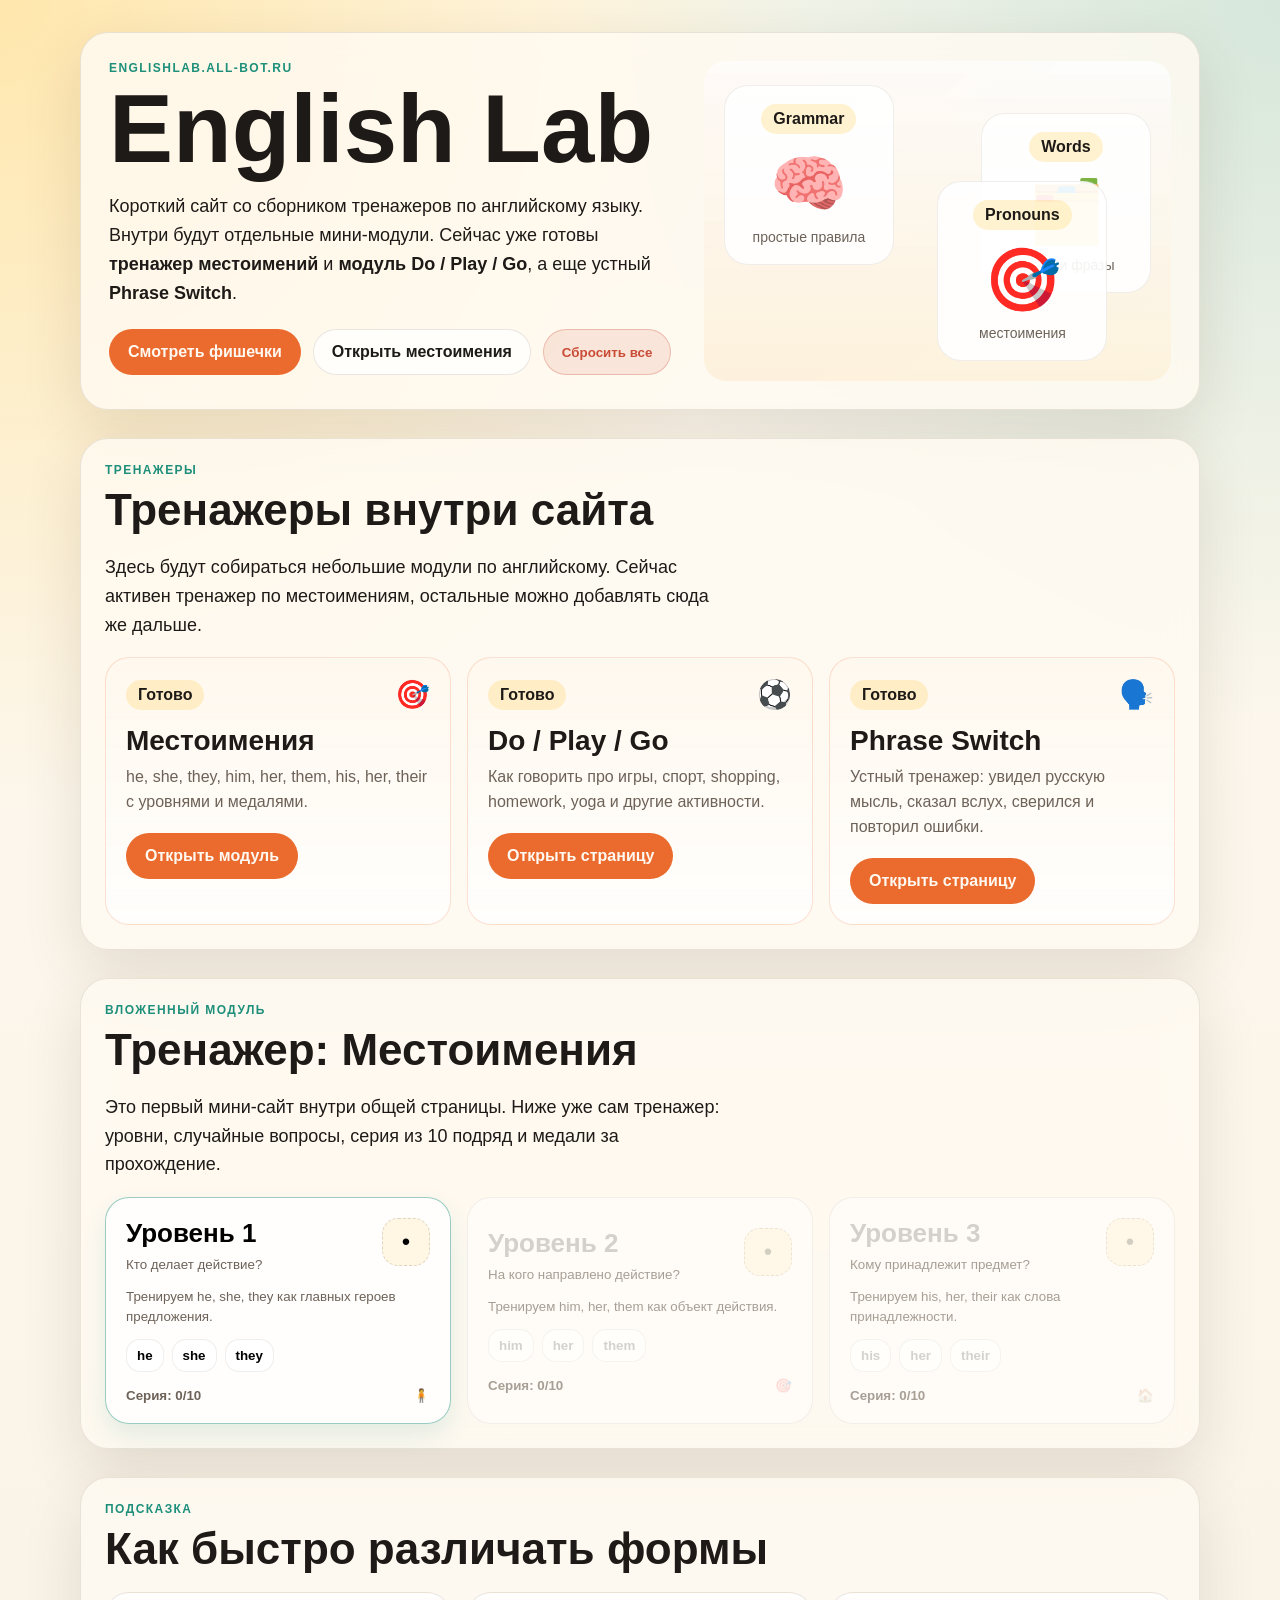
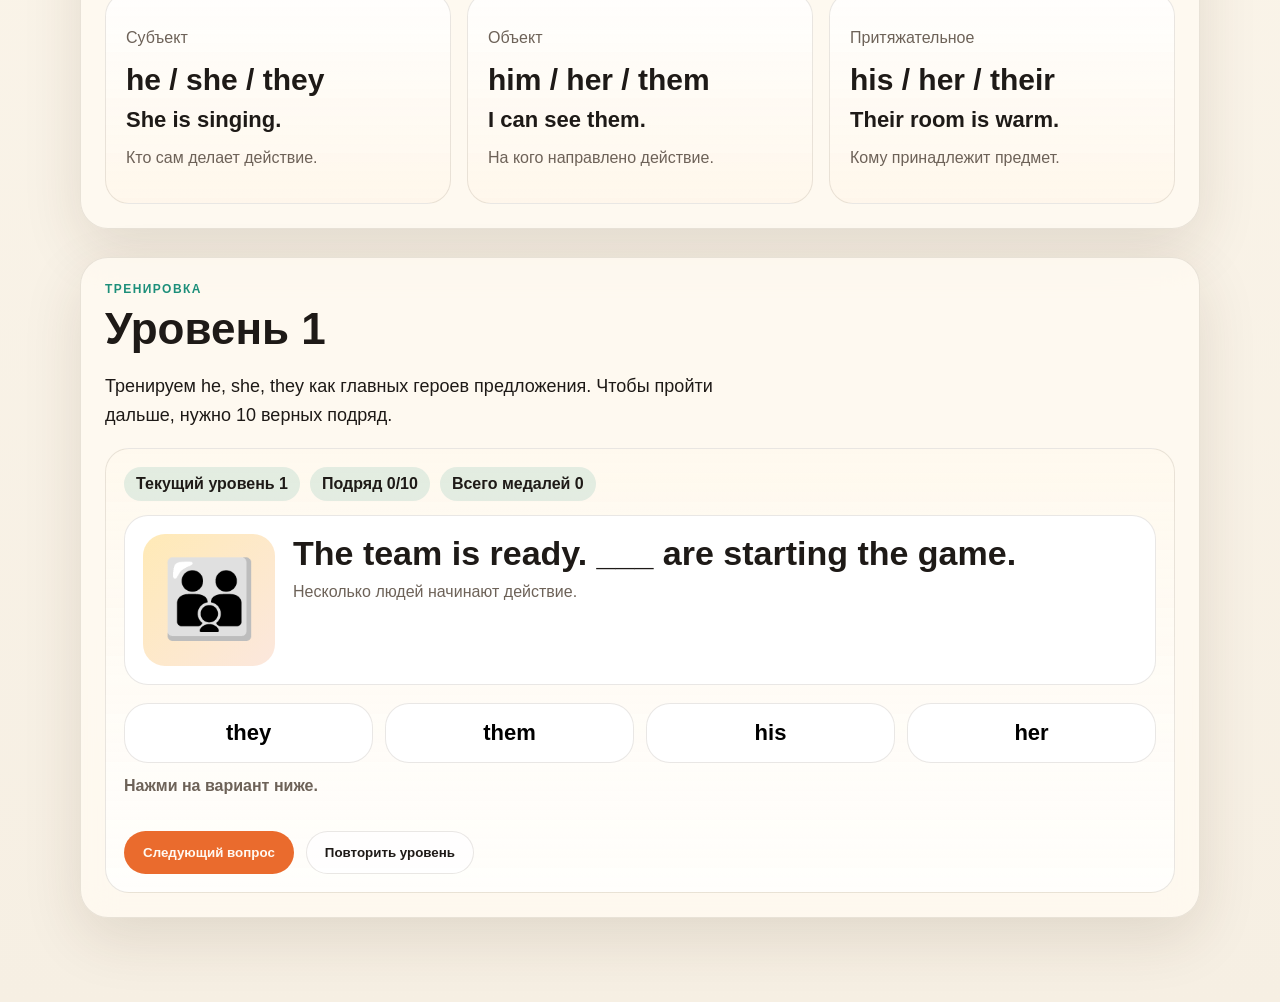
==== index.html @ 17c14563 "Initial English Lab static site" ====
<!doctype html>
<html lang="ru">
  <head>
    <meta charset="UTF-8" />
    <meta name="viewport" content="width=device-width, initial-scale=1.0" />
    <title>English Lab — тренажеры по английскому</title>
    <link rel="stylesheet" href="./styles.css" />
  </head>
  <body>
    <main class="page">
      <section class="hero">
        <div class="hero-copy">
          <p class="eyebrow">englishlab.all-bot.ru</p>
          <h1>English Lab</h1>
          <p class="hero-text">
            Короткий сайт со сборником тренажеров по английскому языку. Внутри
            будут отдельные мини-модули. Сейчас уже готовы
            <strong>тренажер местоимений</strong> и
            <strong>модуль Do / Play / Go</strong>, а еще устный
            <strong>Phrase Switch</strong>.
          </p>
          <div class="hero-actions">
            <a href="#tools" class="button button-primary">Смотреть фишечки</a>
            <a href="#pronouns" class="button button-secondary">Открыть местоимения</a>
            <button class="button button-danger" id="resetAllButton" type="button">Сбросить все</button>
          </div>
        </div>
        <div class="hero-scene">
          <div class="scene-card scene-left">
            <span class="scene-label">Grammar</span>
            <span class="emoji">🧠</span>
            <small>простые правила</small>
          </div>
          <div class="scene-card scene-right">
            <span class="scene-label">Words</span>
            <span class="emoji">🗂️</span>
            <small>слова и фразы</small>
          </div>
          <div class="scene-card scene-bottom">
            <span class="scene-label">Pronouns</span>
            <span class="emoji">🎯</span>
            <small>местоимения</small>
          </div>
        </div>
      </section>

      <section class="hub" id="tools">
        <div class="section-head">
          <p class="eyebrow">Тренажеры</p>
          <h2>Тренажеры внутри сайта</h2>
          <p class="section-copy">
            Здесь будут собираться небольшие модули по английскому. Сейчас активен
            тренажер по местоимениям, остальные можно добавлять сюда же дальше.
          </p>
        </div>
        <div class="hub-grid">
          <article class="hub-card hub-card-live">
            <div class="hub-kicker">
              <span class="scene-label">Готово</span>
              <span class="hub-icon">🎯</span>
            </div>
            <h3>Местоимения</h3>
            <p>he, she, they, him, her, them, his, her, their с уровнями и медалями.</p>
            <a href="#pronouns" class="button button-primary">Открыть модуль</a>
          </article>
          <article class="hub-card hub-card-live">
            <div class="hub-kicker">
              <span class="scene-label">Готово</span>
              <span class="hub-icon">⚽</span>
            </div>
            <h3>Do / Play / Go</h3>
            <p>Как говорить про игры, спорт, shopping, homework, yoga и другие активности.</p>
            <a href="./do-play-go.html" class="button button-primary">Открыть страницу</a>
          </article>
          <article class="hub-card hub-card-live">
            <div class="hub-kicker">
              <span class="scene-label">Готово</span>
              <span class="hub-icon">🗣️</span>
            </div>
            <h3>Phrase Switch</h3>
            <p>Устный тренажер: увидел русскую мысль, сказал вслух, сверился и повторил ошибки.</p>
            <a href="./phrase-switch.html" class="button button-primary">Открыть страницу</a>
          </article>
        </div>
      </section>

      <section class="map" id="pronouns">
        <div class="section-head">
          <p class="eyebrow">Вложенный модуль</p>
          <h2>Тренажер: Местоимения</h2>
          <p class="section-copy">
            Это первый мини-сайт внутри общей страницы. Ниже уже сам тренажер:
            уровни, случайные вопросы, серия из 10 подряд и медали за прохождение.
          </p>
        </div>
        <div class="groups levels-grid" id="levelsGrid"></div>
      </section>

      <section class="examples">
        <div class="section-head">
          <p class="eyebrow">Подсказка</p>
          <h2>Как быстро различать формы</h2>
        </div>
        <div class="example-grid">
          <article class="example-card">
            <p class="example-type">Субъект</p>
            <h3>he / she / they</h3>
            <p class="example-line">She is singing.</p>
            <p class="example-note">Кто сам делает действие.</p>
          </article>
          <article class="example-card">
            <p class="example-type">Объект</p>
            <h3>him / her / them</h3>
            <p class="example-line">I can see them.</p>
            <p class="example-note">На кого направлено действие.</p>
          </article>
          <article class="example-card">
            <p class="example-type">Притяжательное</p>
            <h3>his / her / their</h3>
            <p class="example-line">Their room is warm.</p>
            <p class="example-note">Кому принадлежит предмет.</p>
          </article>
        </div>
      </section>

      <section class="quiz" id="trainer">
        <div class="section-head">
          <p class="eyebrow">Тренировка</p>
          <h2 id="trainerTitle">Уровень 1</h2>
          <p class="section-copy" id="trainerDescription">
            Сначала собери 10 правильных подряд, и тогда откроется следующий уровень.
          </p>
        </div>
        <div class="quiz-shell">
          <div class="confetti-layer" id="confettiLayer" aria-hidden="true"></div>
          <div class="quiz-topline">
            <div class="pill">Текущий уровень <span id="levelName">1</span></div>
            <div class="pill">Подряд <span id="streak">0</span>/10</div>
            <div class="pill">Всего медалей <span id="medalsCount">0</span></div>
          </div>
          <div class="prompt-card">
            <div class="prompt-visual" id="promptVisual">🧒</div>
            <div>
              <p class="prompt-text" id="promptText">The boy is here. ___ is smiling.</p>
              <p class="prompt-hint" id="promptHint">Подумай: кто здесь главный герой действия?</p>
            </div>
          </div>
          <div class="choices" id="choices"></div>
          <div class="feedback" id="feedback">Нажми на вариант ниже.</div>
          <div class="quiz-actions">
            <button class="button button-primary" id="nextButton" type="button">
              <span class="button-fill" id="nextButtonFill" aria-hidden="true"></span>
              <span class="button-label" id="nextButtonLabel">Следующий вопрос</span>
            </button>
            <button class="button button-secondary" id="repeatLevelButton" type="button">Повторить уровень</button>
          </div>
        </div>
      </section>
    </main>

    <script src="./app.js"></script>
  </body>
</html>
---- styles.css ----
:root {
  --bg: #f6efe3;
  --ink: #1e1a17;
  --muted: #6d6258;
  --card: rgba(255, 250, 242, 0.82);
  --line: rgba(54, 37, 22, 0.11);
  --accent: #ea6b2d;
  --accent-2: #1d8f7a;
  --accent-3: #ffcf5a;
  --danger: #c94c37;
  --shadow: 0 20px 60px rgba(69, 44, 19, 0.12);
  --radius: 28px;
}

* {
  box-sizing: border-box;
}

html {
  scroll-behavior: smooth;
}

body {
  margin: 0;
  font-family: "Avenir Next", "Trebuchet MS", sans-serif;
  color: var(--ink);
  background:
    radial-gradient(circle at top left, rgba(255, 207, 90, 0.45), transparent 28%),
    radial-gradient(circle at top right, rgba(29, 143, 122, 0.18), transparent 25%),
    linear-gradient(180deg, #fffaf0 0%, #f6efe3 100%);
  min-height: 100vh;
}

.page {
  width: min(1120px, calc(100% - 32px));
  margin: 0 auto;
  padding: 32px 0 56px;
}

.hero,
.hub,
.map,
.examples,
.quiz {
  margin-bottom: 28px;
  border: 1px solid var(--line);
  border-radius: var(--radius);
  background: var(--card);
  box-shadow: var(--shadow);
  backdrop-filter: blur(16px);
}

.hero {
  display: grid;
  grid-template-columns: 1.1fr 0.9fr;
  gap: 24px;
  padding: 28px;
}

.hero-copy h1,
.section-head h2,
.example-card h3 {
  font-family: "Avenir Next Condensed", "Arial Narrow", sans-serif;
}

.eyebrow {
  margin: 0 0 8px;
  color: var(--accent-2);
  text-transform: uppercase;
  letter-spacing: 0.12em;
  font-size: 12px;
  font-weight: 800;
}

h1 {
  margin: 0;
  font-size: clamp(54px, 10vw, 96px);
  line-height: 0.95;
}

.hero-text,
.section-copy {
  margin: 18px 0 0;
  max-width: 620px;
  font-size: 18px;
  line-height: 1.6;
  color: var(--ink);
}

.hero-actions,
.quiz-actions {
  display: flex;
  flex-wrap: wrap;
  gap: 12px;
  margin-top: 22px;
}

.button {
  position: relative;
  display: inline-flex;
  align-items: center;
  justify-content: center;
  padding: 13px 18px;
  border-radius: 999px;
  border: 1px solid var(--line);
  background: rgba(255, 255, 255, 0.65);
  font-weight: 800;
  text-decoration: none;
  color: var(--ink);
  cursor: pointer;
  transition: transform 180ms ease, background-color 180ms ease, border-color 180ms ease;
  overflow: hidden;
}

.button:hover {
  transform: translateY(-2px);
}

.button-primary {
  background: var(--accent);
  color: #fff9f2;
  border-color: transparent;
}

.button-label {
  position: relative;
  z-index: 1;
}

.button-fill {
  position: absolute;
  inset: 0 auto 0 0;
  width: 0;
  border-radius: inherit;
  background: rgba(255, 249, 242, 0.24);
  pointer-events: none;
}

.button-primary.auto-progress .button-fill {
  animation: nextFill 1000ms linear forwards;
}

.button-primary.auto-progress {
  background: #cf5c24;
}

.button-secondary {
  background: rgba(255, 255, 255, 0.72);
}

.button-danger {
  background: rgba(201, 76, 55, 0.12);
  color: var(--danger);
  border-color: rgba(201, 76, 55, 0.28);
}

.hero-scene {
  position: relative;
  min-height: 320px;
  border-radius: calc(var(--radius) - 6px);
  background:
    linear-gradient(180deg, rgba(255, 255, 255, 0.85), rgba(255, 242, 220, 0.9)),
    linear-gradient(135deg, rgba(234, 107, 45, 0.16), rgba(29, 143, 122, 0.12));
  overflow: hidden;
}

.scene-card {
  position: absolute;
  width: 170px;
  padding: 18px;
  border-radius: 24px;
  background: rgba(255, 255, 255, 0.92);
  border: 1px solid rgba(54, 37, 22, 0.08);
  text-align: center;
  animation: floatIn 700ms ease both;
}

.scene-card small {
  color: var(--muted);
  font-size: 14px;
}

.scene-left {
  left: 20px;
  top: 24px;
}

.scene-right {
  right: 20px;
  top: 52px;
  animation-delay: 120ms;
}

.scene-bottom {
  left: 50%;
  bottom: 20px;
  transform: translateX(-50%);
  animation-delay: 240ms;
}

.scene-label {
  display: inline-block;
  padding: 6px 12px;
  border-radius: 999px;
  background: rgba(255, 207, 90, 0.28);
  font-weight: 800;
}

.emoji {
  display: block;
  margin: 14px 0 8px;
  font-size: 62px;
}

.map,
.hub,
.examples,
.quiz {
  padding: 24px;
}

.section-head {
  margin-bottom: 18px;
}

.section-head h2 {
  margin: 0;
  font-size: clamp(28px, 4vw, 44px);
}

.levels-grid,
.hub-grid,
.example-grid {
  display: grid;
  grid-template-columns: repeat(3, minmax(0, 1fr));
  gap: 16px;
}

.hub-card,
.level-card,
.example-card,
.quiz-shell {
  border-radius: 24px;
}

.hub-card {
  padding: 20px;
  background: rgba(255, 255, 255, 0.78);
  border: 1px solid var(--line);
}

.hub-card-live {
  background: linear-gradient(180deg, rgba(255, 248, 238, 0.98), rgba(255, 255, 255, 0.8));
  border-color: rgba(234, 107, 45, 0.2);
}

.hub-kicker {
  display: flex;
  align-items: center;
  justify-content: space-between;
  gap: 12px;
  margin-bottom: 14px;
}

.hub-icon {
  font-size: 28px;
}

.hub-card h3 {
  margin: 0 0 8px;
  font-size: 28px;
}

.hub-card p {
  margin: 0 0 18px;
  color: var(--muted);
  line-height: 1.55;
}

.hub-soon {
  display: inline-flex;
  padding: 9px 12px;
  border-radius: 999px;
  background: rgba(29, 143, 122, 0.1);
  color: var(--accent-2);
  font-weight: 800;
}

.level-card {
  position: relative;
  padding: 20px;
  background: rgba(255, 255, 255, 0.78);
  border: 1px solid var(--line);
  text-align: left;
  cursor: pointer;
  transition: transform 160ms ease, border-color 160ms ease, box-shadow 160ms ease;
}

.level-card:hover {
  transform: translateY(-3px);
}

.level-card.active {
  border-color: rgba(29, 143, 122, 0.45);
  box-shadow: 0 12px 24px rgba(29, 143, 122, 0.12);
}

.level-card.locked {
  opacity: 0.6;
  cursor: not-allowed;
}

.level-head {
  display: flex;
  align-items: flex-start;
  justify-content: space-between;
  gap: 12px;
}

.level-card h3 {
  margin: 0 0 6px;
  font-size: 26px;
}

.level-card p {
  margin: 0 0 12px;
  color: var(--muted);
  line-height: 1.5;
}

.word-strip {
  display: flex;
  flex-wrap: wrap;
  gap: 8px;
}

.word-chip {
  padding: 8px 10px;
  border-radius: 14px;
  background: #fff;
  border: 1px solid rgba(54, 37, 22, 0.08);
  font-weight: 800;
}

.level-foot {
  display: flex;
  align-items: center;
  justify-content: space-between;
  gap: 12px;
  margin-top: 16px;
}

.streak-mini {
  color: var(--muted);
  font-weight: 700;
}

.medal-slot {
  display: inline-flex;
  align-items: center;
  justify-content: center;
  width: 48px;
  height: 48px;
  border-radius: 16px;
  background: rgba(255, 207, 90, 0.16);
  border: 1px dashed rgba(54, 37, 22, 0.16);
  font-size: 24px;
}

.medal-slot.earned {
  background: rgba(255, 207, 90, 0.36);
  border-style: solid;
}

.example-card {
  padding: 20px;
  background: linear-gradient(180deg, rgba(255, 255, 255, 0.85), rgba(255, 247, 235, 0.94));
  border: 1px solid var(--line);
}

.example-type,
.example-note {
  color: var(--muted);
}

.example-card h3 {
  margin: 8px 0 10px;
  font-size: 30px;
}

.example-line {
  margin: 0 0 10px;
  font-size: 22px;
  font-weight: 800;
}

.quiz-shell {
  position: relative;
  padding: 18px;
  background: linear-gradient(180deg, rgba(255, 249, 238, 0.96), rgba(255, 255, 255, 0.78));
  border: 1px solid var(--line);
  overflow: hidden;
}

.confetti-layer {
  position: absolute;
  inset: 0;
  pointer-events: none;
  overflow: hidden;
}

.confetti {
  position: absolute;
  top: 18%;
  width: 12px;
  height: 20px;
  border-radius: 4px;
  opacity: 0;
  animation: confettiBurst 1400ms ease-out forwards;
}

.confetti.round {
  width: 14px;
  height: 14px;
  border-radius: 999px;
}

.quiz-topline {
  display: flex;
  flex-wrap: wrap;
  gap: 10px;
  margin-bottom: 14px;
}

.pill {
  padding: 8px 12px;
  border-radius: 999px;
  background: rgba(29, 143, 122, 0.12);
  font-weight: 800;
}

.prompt-card {
  display: grid;
  grid-template-columns: 132px 1fr;
  gap: 18px;
  padding: 18px;
  border-radius: 24px;
  background: #fff;
  border: 1px solid var(--line);
}

.prompt-visual {
  display: grid;
  place-items: center;
  min-height: 132px;
  border-radius: 22px;
  background: linear-gradient(135deg, rgba(255, 207, 90, 0.44), rgba(234, 107, 45, 0.16));
  font-size: 76px;
}

.prompt-text {
  margin: 0 0 10px;
  font-size: clamp(24px, 4vw, 34px);
  font-weight: 800;
  line-height: 1.15;
}

.prompt-hint {
  margin: 0;
  color: var(--muted);
  font-size: 16px;
}

.choices {
  display: grid;
  grid-template-columns: repeat(4, minmax(0, 1fr));
  gap: 12px;
  margin-top: 18px;
}

.choice {
  padding: 16px 14px;
  border: 1px solid var(--line);
  border-radius: 24px;
  background: rgba(255, 255, 255, 0.94);
  font-size: 22px;
  font-weight: 800;
  cursor: pointer;
  transition: transform 120ms ease, border-color 120ms ease;
}

.choice:hover {
  transform: translateY(-2px);
}

.choice.correct {
  background: rgba(29, 143, 122, 0.14);
  border-color: rgba(29, 143, 122, 0.5);
}

.choice.wrong {
  background: rgba(234, 107, 45, 0.15);
  border-color: rgba(234, 107, 45, 0.5);
}

.choice:disabled {
  cursor: default;
}

.feedback {
  min-height: 32px;
  margin-top: 14px;
  font-weight: 700;
  color: var(--muted);
}

@keyframes floatIn {
  from {
    opacity: 0;
    transform: translateY(18px);
  }
  to {
    opacity: 1;
    transform: translateY(0);
  }
}

@keyframes nextFill {
  from {
    width: 0;
  }
  to {
    width: 100%;
  }
}

@keyframes confettiBurst {
  0% {
    opacity: 0;
    transform: translate3d(0, 0, 0) rotate(0deg) scale(0.6);
  }
  10% {
    opacity: 1;
  }
  100% {
    opacity: 0;
    transform: translate3d(var(--drift-x), var(--drift-y), 0) rotate(var(--spin)) scale(1);
  }
}

@media (max-width: 900px) {
  .hero,
  .levels-grid,
  .example-grid,
  .choices,
  .prompt-card {
    grid-template-columns: 1fr;
  }

  .hero-scene {
    min-height: 430px;
  }

  .scene-left,
  .scene-right,
  .scene-bottom {
    left: 50%;
    right: auto;
    transform: translateX(-50%);
    width: min(220px, calc(100% - 32px));
  }

  .scene-left {
    top: 20px;
  }

  .scene-right {
    top: 150px;
  }

  .scene-bottom {
    bottom: 20px;
  }
}
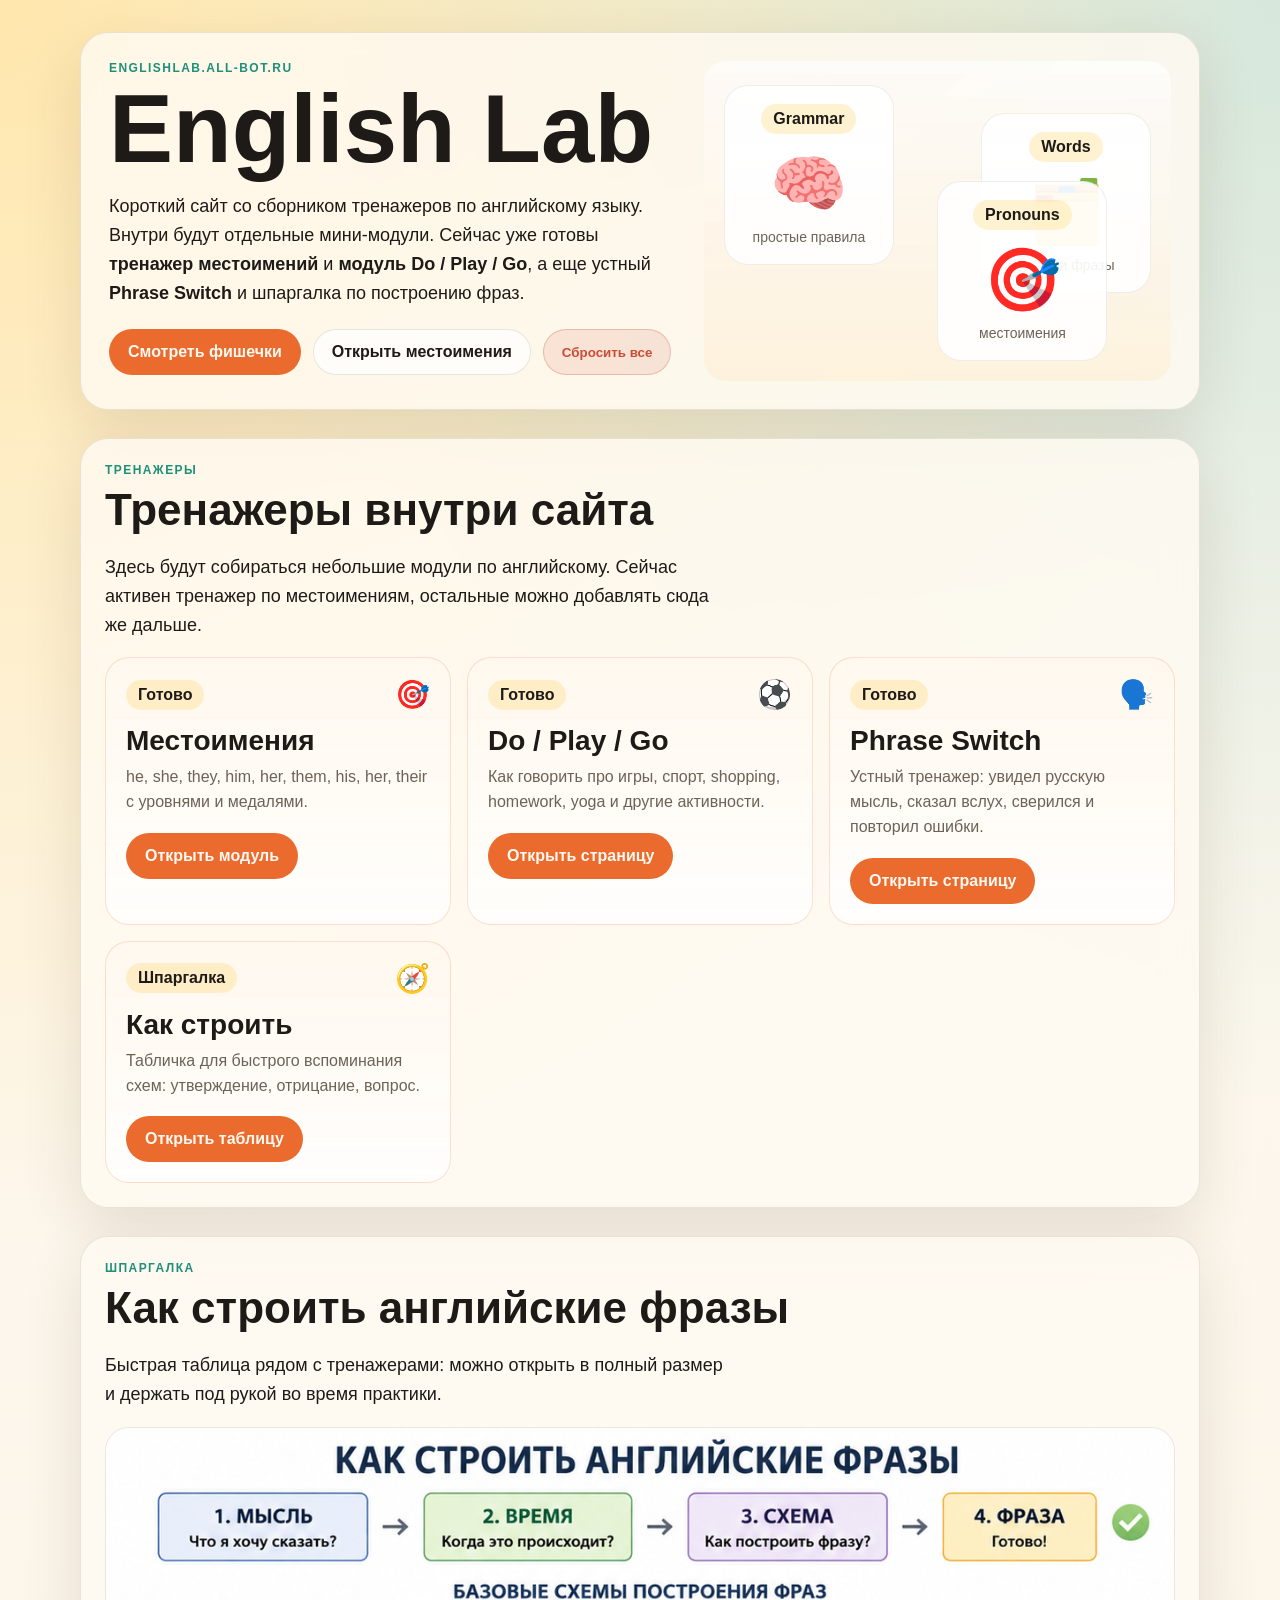
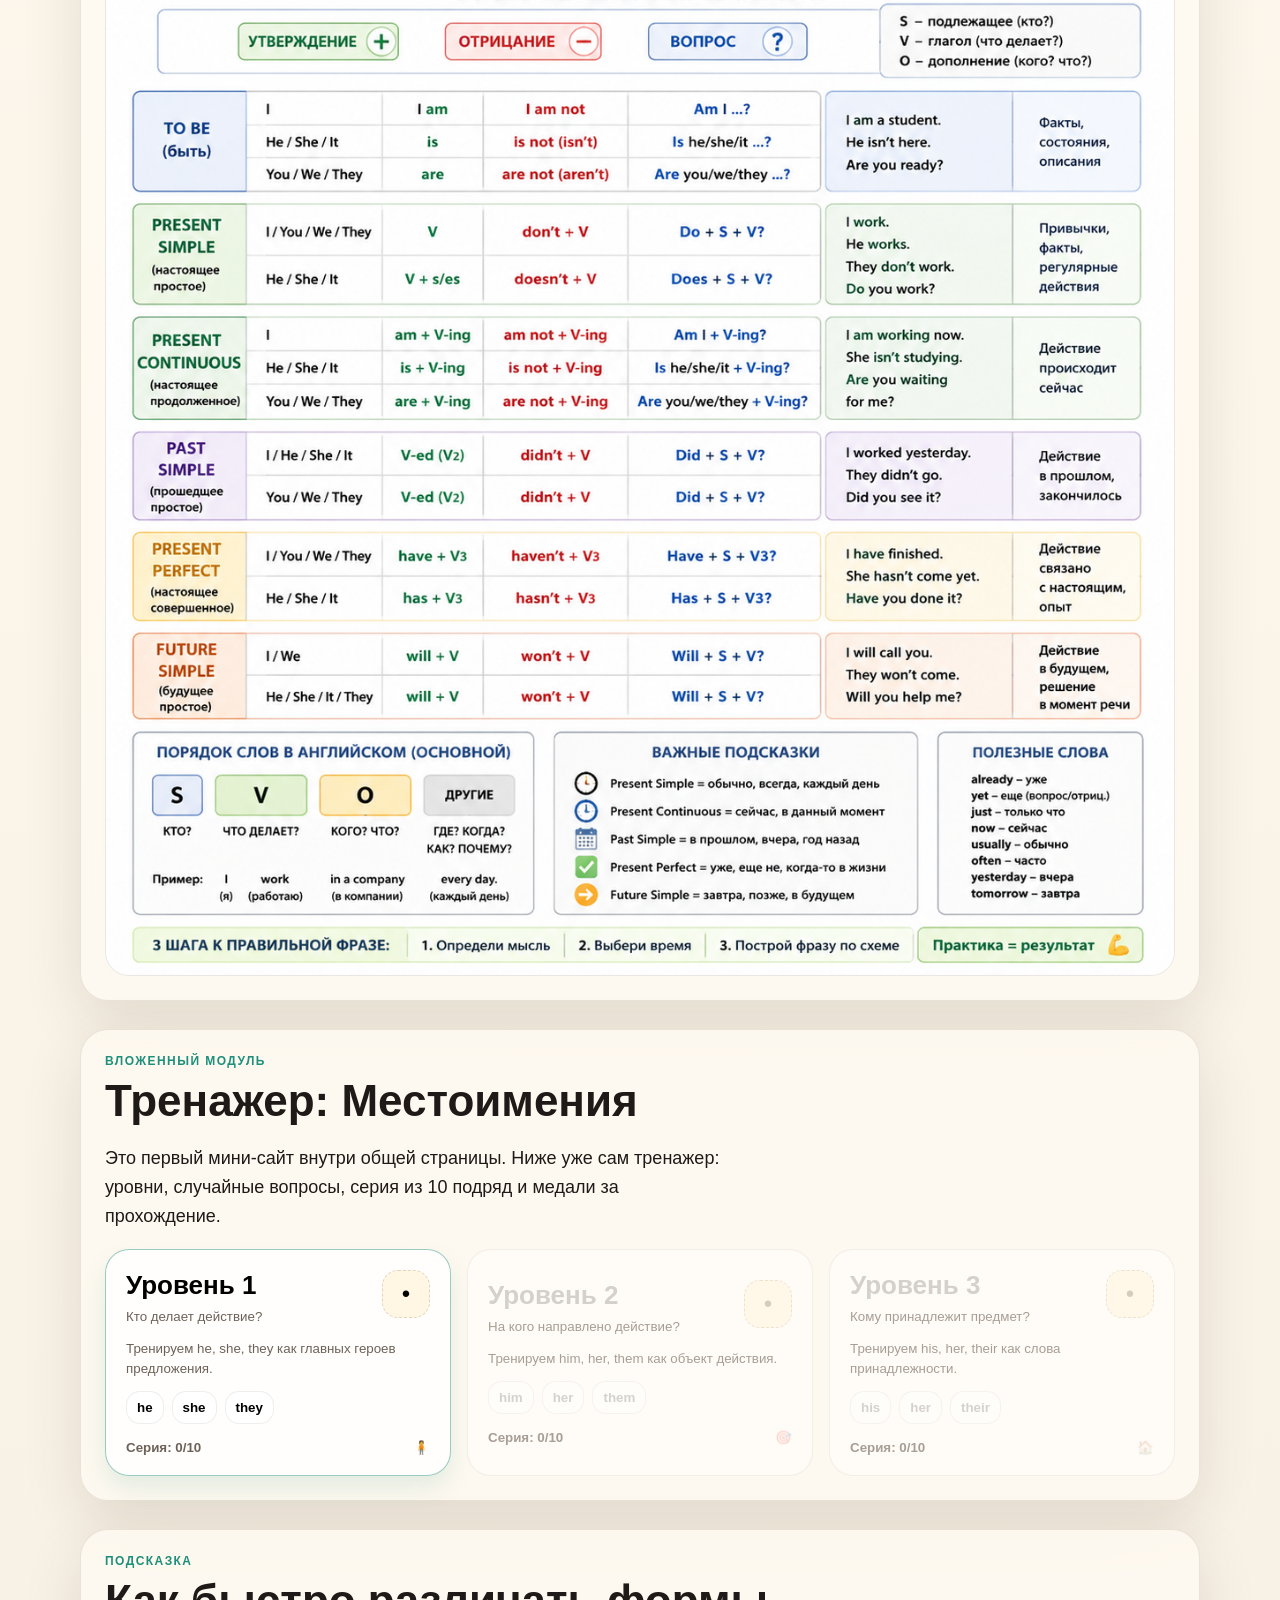
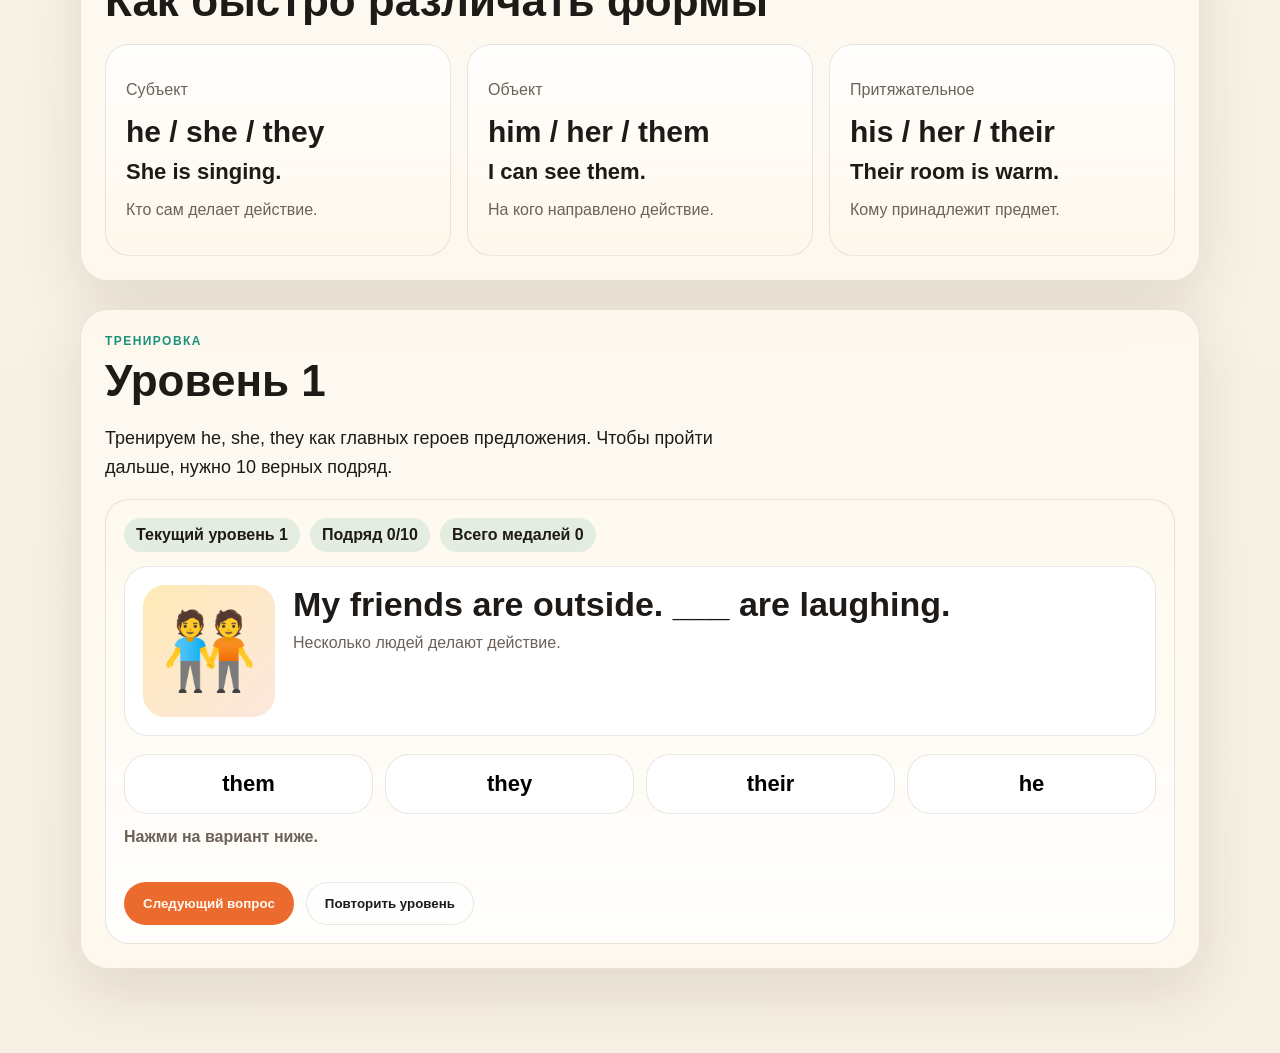
==== commit 01257aef: "Add phrase building reference chart" ====
--- a/index.html
+++ b/index.html
@@ -17,7 +17,7 @@
             будут отдельные мини-модули. Сейчас уже готовы
             <strong>тренажер местоимений</strong> и
             <strong>модуль Do / Play / Go</strong>, а еще устный
-            <strong>Phrase Switch</strong>.
+            <strong>Phrase Switch</strong> и шпаргалка по построению фраз.
           </p>
           <div class="hero-actions">
             <a href="#tools" class="button button-primary">Смотреть фишечки</a>
@@ -81,7 +81,29 @@
             <p>Устный тренажер: увидел русскую мысль, сказал вслух, сверился и повторил ошибки.</p>
             <a href="./phrase-switch.html" class="button button-primary">Открыть страницу</a>
           </article>
+          <article class="hub-card hub-card-live">
+            <div class="hub-kicker">
+              <span class="scene-label">Шпаргалка</span>
+              <span class="hub-icon">🧭</span>
+            </div>
+            <h3>Как строить</h3>
+            <p>Табличка для быстрого вспоминания схем: утверждение, отрицание, вопрос.</p>
+            <a href="#build-chart" class="button button-primary">Открыть таблицу</a>
+          </article>
         </div>
+      </section>
+
+      <section class="reference" id="build-chart">
+        <div class="section-head">
+          <p class="eyebrow">Шпаргалка</p>
+          <h2>Как строить английские фразы</h2>
+          <p class="section-copy">
+            Быстрая таблица рядом с тренажерами: можно открыть в полный размер и держать под рукой во время практики.
+          </p>
+        </div>
+        <a class="reference-image-link" href="./Как строить.png" target="_blank" rel="noreferrer">
+          <img class="reference-image" src="./Как строить.png" alt="Таблица Как строить английские фразы" />
+        </a>
       </section>
 
       <section class="map" id="pronouns">
--- a/styles.css
+++ b/styles.css
@@ -39,6 +39,7 @@
 
 .hero,
 .hub,
+.reference,
 .map,
 .examples,
 .quiz {
@@ -214,6 +215,7 @@
 
 .map,
 .hub,
+.reference,
 .examples,
 .quiz {
   padding: 24px;
@@ -284,6 +286,20 @@
   background: rgba(29, 143, 122, 0.1);
   color: var(--accent-2);
   font-weight: 800;
+}
+
+.reference-image-link {
+  display: block;
+  border: 1px solid var(--line);
+  border-radius: 24px;
+  background: rgba(255, 255, 255, 0.78);
+  overflow: hidden;
+}
+
+.reference-image {
+  display: block;
+  width: 100%;
+  height: auto;
 }
 
 .level-card {
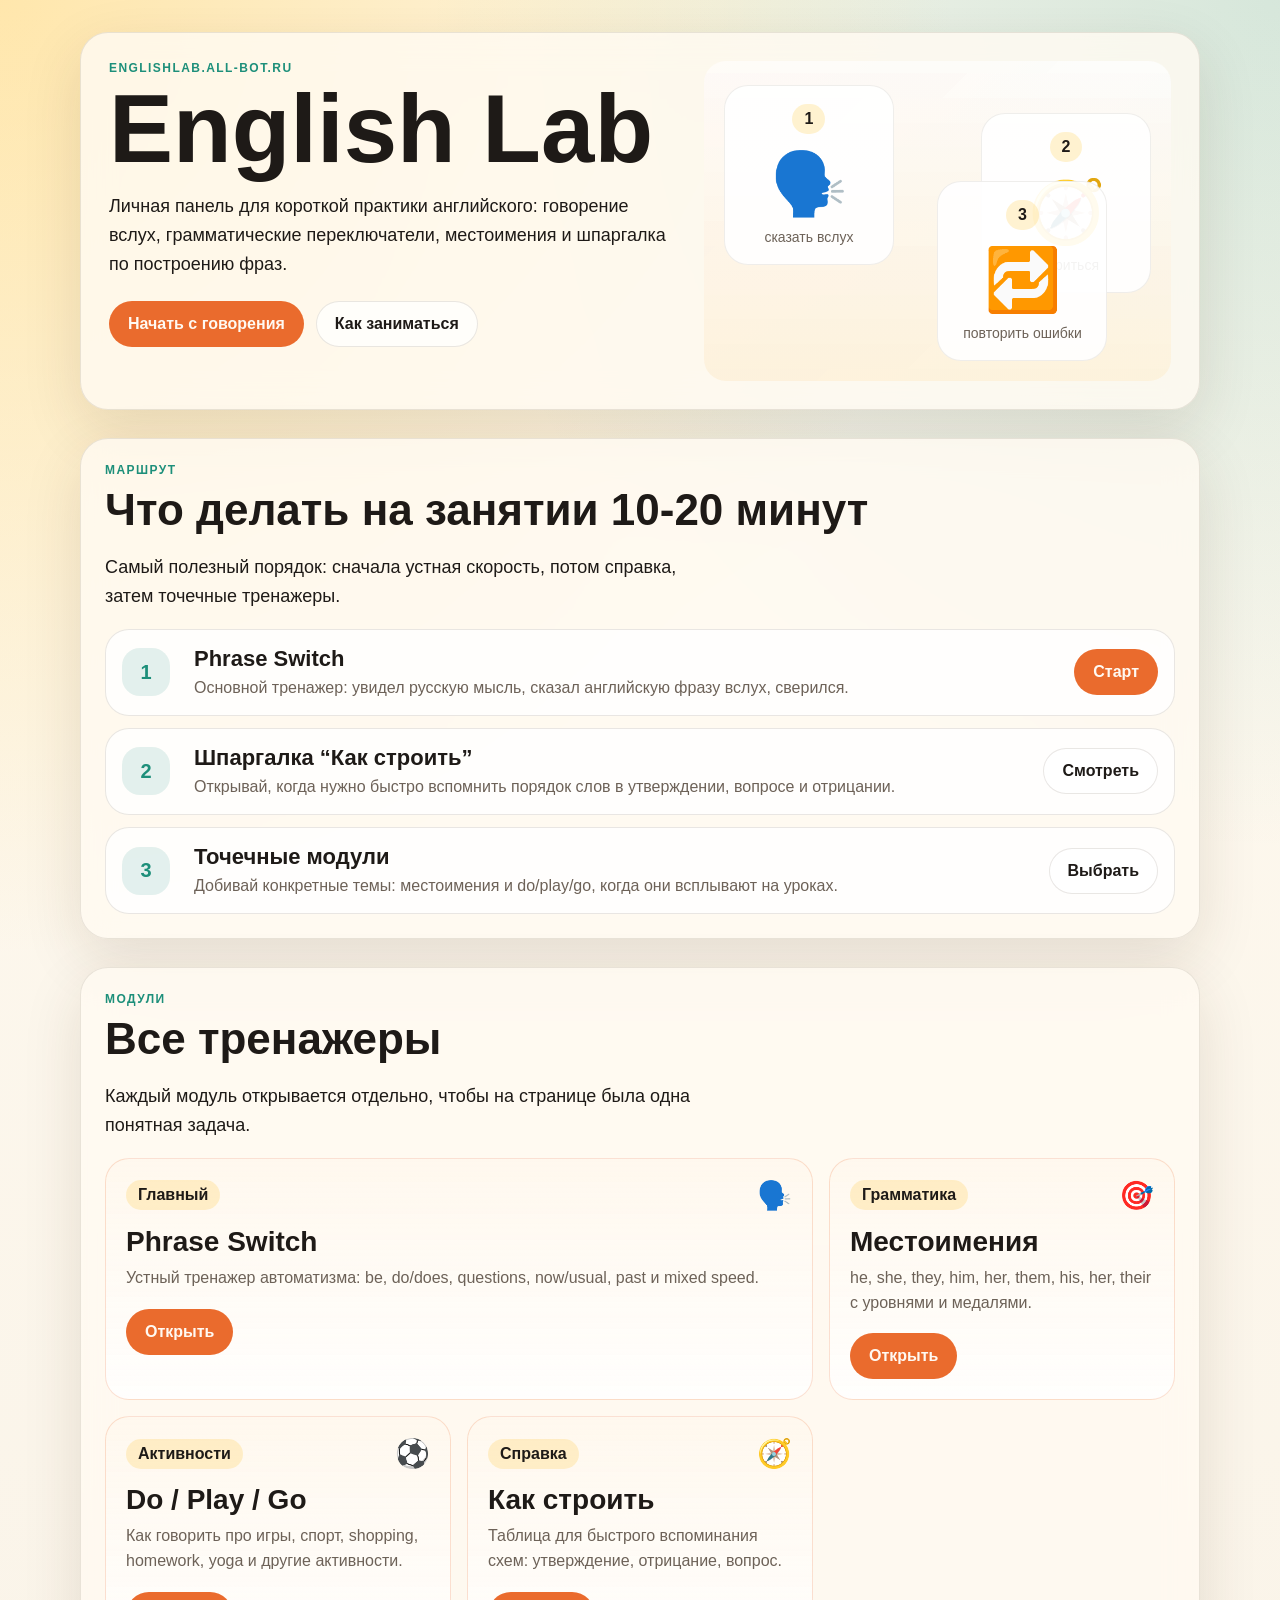
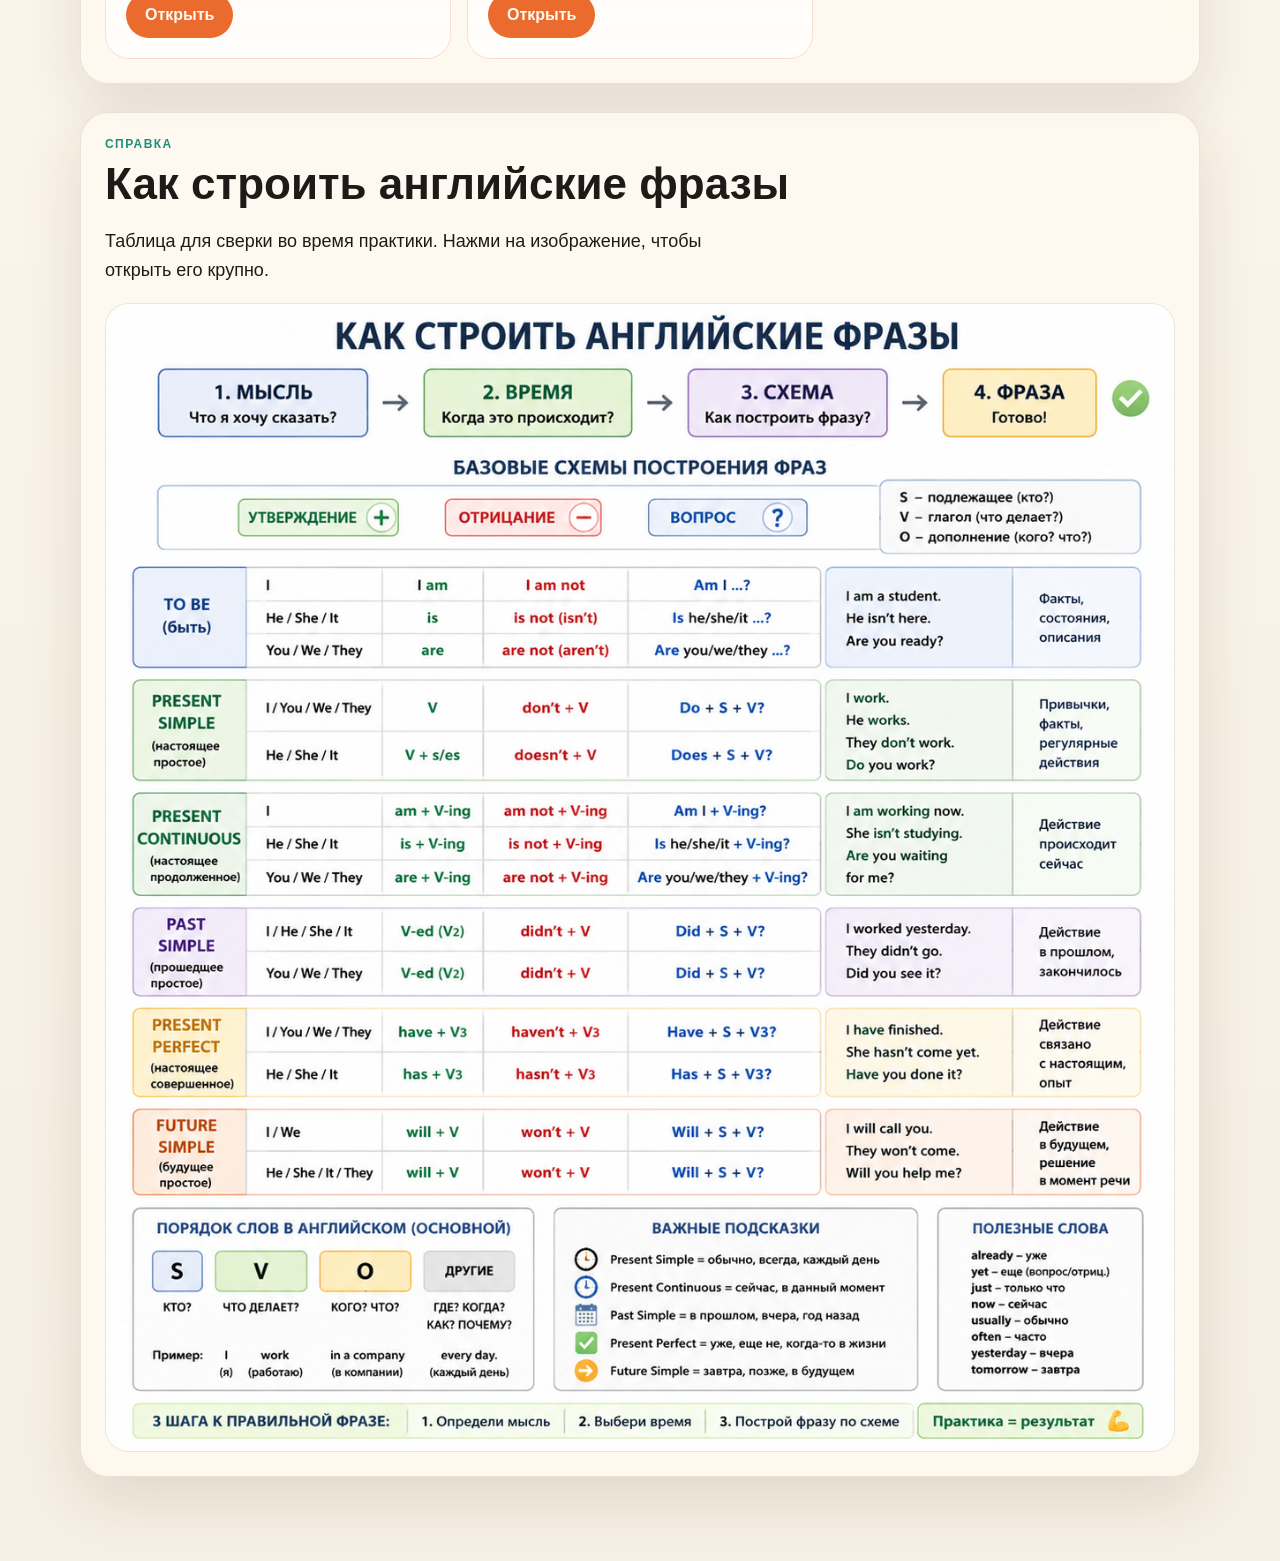
==== commit 9a7dbeb9: "Restructure homepage learning flow" ====
--- a/index.html
+++ b/index.html
@@ -8,178 +8,134 @@
   </head>
   <body>
     <main class="page">
-      <section class="hero">
+      <section class="hero home-hero">
         <div class="hero-copy">
           <p class="eyebrow">englishlab.all-bot.ru</p>
           <h1>English Lab</h1>
           <p class="hero-text">
-            Короткий сайт со сборником тренажеров по английскому языку. Внутри
-            будут отдельные мини-модули. Сейчас уже готовы
-            <strong>тренажер местоимений</strong> и
-            <strong>модуль Do / Play / Go</strong>, а еще устный
-            <strong>Phrase Switch</strong> и шпаргалка по построению фраз.
+            Личная панель для короткой практики английского: говорение вслух,
+            грамматические переключатели, местоимения и шпаргалка по построению фраз.
           </p>
           <div class="hero-actions">
-            <a href="#tools" class="button button-primary">Смотреть фишечки</a>
-            <a href="#pronouns" class="button button-secondary">Открыть местоимения</a>
-            <button class="button button-danger" id="resetAllButton" type="button">Сбросить все</button>
+            <a href="./phrase-switch.html" class="button button-primary">Начать с говорения</a>
+            <a href="#route" class="button button-secondary">Как заниматься</a>
           </div>
         </div>
         <div class="hero-scene">
           <div class="scene-card scene-left">
-            <span class="scene-label">Grammar</span>
-            <span class="emoji">🧠</span>
-            <small>простые правила</small>
+            <span class="scene-label">1</span>
+            <span class="emoji">🗣️</span>
+            <small>сказать вслух</small>
           </div>
           <div class="scene-card scene-right">
-            <span class="scene-label">Words</span>
-            <span class="emoji">🗂️</span>
-            <small>слова и фразы</small>
+            <span class="scene-label">2</span>
+            <span class="emoji">🧭</span>
+            <small>свериться</small>
           </div>
           <div class="scene-card scene-bottom">
-            <span class="scene-label">Pronouns</span>
-            <span class="emoji">🎯</span>
-            <small>местоимения</small>
+            <span class="scene-label">3</span>
+            <span class="emoji">🔁</span>
+            <small>повторить ошибки</small>
           </div>
         </div>
       </section>
 
-      <section class="hub" id="tools">
+      <section class="hub" id="route">
         <div class="section-head">
-          <p class="eyebrow">Тренажеры</p>
-          <h2>Тренажеры внутри сайта</h2>
+          <p class="eyebrow">Маршрут</p>
+          <h2>Что делать на занятии 10-20 минут</h2>
           <p class="section-copy">
-            Здесь будут собираться небольшие модули по английскому. Сейчас активен
-            тренажер по местоимениям, остальные можно добавлять сюда же дальше.
+            Самый полезный порядок: сначала устная скорость, потом справка, затем точечные тренажеры.
+          </p>
+        </div>
+        <div class="route-list">
+          <article class="route-item">
+            <span class="route-number">1</span>
+            <div>
+              <h3>Phrase Switch</h3>
+              <p>Основной тренажер: увидел русскую мысль, сказал английскую фразу вслух, сверился.</p>
+            </div>
+            <a href="./phrase-switch.html" class="button button-primary">Старт</a>
+          </article>
+          <article class="route-item">
+            <span class="route-number">2</span>
+            <div>
+              <h3>Шпаргалка “Как строить”</h3>
+              <p>Открывай, когда нужно быстро вспомнить порядок слов в утверждении, вопросе и отрицании.</p>
+            </div>
+            <a href="#build-chart" class="button button-secondary">Смотреть</a>
+          </article>
+          <article class="route-item">
+            <span class="route-number">3</span>
+            <div>
+              <h3>Точечные модули</h3>
+              <p>Добивай конкретные темы: местоимения и do/play/go, когда они всплывают на уроках.</p>
+            </div>
+            <a href="#modules" class="button button-secondary">Выбрать</a>
+          </article>
+        </div>
+      </section>
+
+      <section class="hub" id="modules">
+        <div class="section-head">
+          <p class="eyebrow">Модули</p>
+          <h2>Все тренажеры</h2>
+          <p class="section-copy">
+            Каждый модуль открывается отдельно, чтобы на странице была одна понятная задача.
           </p>
         </div>
         <div class="hub-grid">
+          <article class="hub-card hub-card-live hub-card-primary">
+            <div class="hub-kicker">
+              <span class="scene-label">Главный</span>
+              <span class="hub-icon">🗣️</span>
+            </div>
+            <h3>Phrase Switch</h3>
+            <p>Устный тренажер автоматизма: be, do/does, questions, now/usual, past и mixed speed.</p>
+            <a href="./phrase-switch.html" class="button button-primary">Открыть</a>
+          </article>
           <article class="hub-card hub-card-live">
             <div class="hub-kicker">
-              <span class="scene-label">Готово</span>
+              <span class="scene-label">Грамматика</span>
               <span class="hub-icon">🎯</span>
             </div>
             <h3>Местоимения</h3>
             <p>he, she, they, him, her, them, his, her, their с уровнями и медалями.</p>
-            <a href="#pronouns" class="button button-primary">Открыть модуль</a>
+            <a href="./pronouns.html" class="button button-primary">Открыть</a>
           </article>
           <article class="hub-card hub-card-live">
             <div class="hub-kicker">
-              <span class="scene-label">Готово</span>
+              <span class="scene-label">Активности</span>
               <span class="hub-icon">⚽</span>
             </div>
             <h3>Do / Play / Go</h3>
             <p>Как говорить про игры, спорт, shopping, homework, yoga и другие активности.</p>
-            <a href="./do-play-go.html" class="button button-primary">Открыть страницу</a>
+            <a href="./do-play-go.html" class="button button-primary">Открыть</a>
           </article>
           <article class="hub-card hub-card-live">
             <div class="hub-kicker">
-              <span class="scene-label">Готово</span>
-              <span class="hub-icon">🗣️</span>
-            </div>
-            <h3>Phrase Switch</h3>
-            <p>Устный тренажер: увидел русскую мысль, сказал вслух, сверился и повторил ошибки.</p>
-            <a href="./phrase-switch.html" class="button button-primary">Открыть страницу</a>
-          </article>
-          <article class="hub-card hub-card-live">
-            <div class="hub-kicker">
-              <span class="scene-label">Шпаргалка</span>
+              <span class="scene-label">Справка</span>
               <span class="hub-icon">🧭</span>
             </div>
             <h3>Как строить</h3>
-            <p>Табличка для быстрого вспоминания схем: утверждение, отрицание, вопрос.</p>
-            <a href="#build-chart" class="button button-primary">Открыть таблицу</a>
+            <p>Таблица для быстрого вспоминания схем: утверждение, отрицание, вопрос.</p>
+            <a href="#build-chart" class="button button-primary">Открыть</a>
           </article>
         </div>
       </section>
 
       <section class="reference" id="build-chart">
         <div class="section-head">
-          <p class="eyebrow">Шпаргалка</p>
+          <p class="eyebrow">Справка</p>
           <h2>Как строить английские фразы</h2>
           <p class="section-copy">
-            Быстрая таблица рядом с тренажерами: можно открыть в полный размер и держать под рукой во время практики.
+            Таблица для сверки во время практики. Нажми на изображение, чтобы открыть его крупно.
           </p>
         </div>
         <a class="reference-image-link" href="./Как строить.png" target="_blank" rel="noreferrer">
           <img class="reference-image" src="./Как строить.png" alt="Таблица Как строить английские фразы" />
         </a>
       </section>
-
-      <section class="map" id="pronouns">
-        <div class="section-head">
-          <p class="eyebrow">Вложенный модуль</p>
-          <h2>Тренажер: Местоимения</h2>
-          <p class="section-copy">
-            Это первый мини-сайт внутри общей страницы. Ниже уже сам тренажер:
-            уровни, случайные вопросы, серия из 10 подряд и медали за прохождение.
-          </p>
-        </div>
-        <div class="groups levels-grid" id="levelsGrid"></div>
-      </section>
-
-      <section class="examples">
-        <div class="section-head">
-          <p class="eyebrow">Подсказка</p>
-          <h2>Как быстро различать формы</h2>
-        </div>
-        <div class="example-grid">
-          <article class="example-card">
-            <p class="example-type">Субъект</p>
-            <h3>he / she / they</h3>
-            <p class="example-line">She is singing.</p>
-            <p class="example-note">Кто сам делает действие.</p>
-          </article>
-          <article class="example-card">
-            <p class="example-type">Объект</p>
-            <h3>him / her / them</h3>
-            <p class="example-line">I can see them.</p>
-            <p class="example-note">На кого направлено действие.</p>
-          </article>
-          <article class="example-card">
-            <p class="example-type">Притяжательное</p>
-            <h3>his / her / their</h3>
-            <p class="example-line">Their room is warm.</p>
-            <p class="example-note">Кому принадлежит предмет.</p>
-          </article>
-        </div>
-      </section>
-
-      <section class="quiz" id="trainer">
-        <div class="section-head">
-          <p class="eyebrow">Тренировка</p>
-          <h2 id="trainerTitle">Уровень 1</h2>
-          <p class="section-copy" id="trainerDescription">
-            Сначала собери 10 правильных подряд, и тогда откроется следующий уровень.
-          </p>
-        </div>
-        <div class="quiz-shell">
-          <div class="confetti-layer" id="confettiLayer" aria-hidden="true"></div>
-          <div class="quiz-topline">
-            <div class="pill">Текущий уровень <span id="levelName">1</span></div>
-            <div class="pill">Подряд <span id="streak">0</span>/10</div>
-            <div class="pill">Всего медалей <span id="medalsCount">0</span></div>
-          </div>
-          <div class="prompt-card">
-            <div class="prompt-visual" id="promptVisual">🧒</div>
-            <div>
-              <p class="prompt-text" id="promptText">The boy is here. ___ is smiling.</p>
-              <p class="prompt-hint" id="promptHint">Подумай: кто здесь главный герой действия?</p>
-            </div>
-          </div>
-          <div class="choices" id="choices"></div>
-          <div class="feedback" id="feedback">Нажми на вариант ниже.</div>
-          <div class="quiz-actions">
-            <button class="button button-primary" id="nextButton" type="button">
-              <span class="button-fill" id="nextButtonFill" aria-hidden="true"></span>
-              <span class="button-label" id="nextButtonLabel">Следующий вопрос</span>
-            </button>
-            <button class="button button-secondary" id="repeatLevelButton" type="button">Повторить уровень</button>
-          </div>
-        </div>
-      </section>
     </main>
-
-    <script src="./app.js"></script>
   </body>
 </html>
--- a/styles.css
+++ b/styles.css
@@ -256,6 +256,10 @@
   border-color: rgba(234, 107, 45, 0.2);
 }
 
+.hub-card-primary {
+  grid-column: span 2;
+}
+
 .hub-kicker {
   display: flex;
   align-items: center;
@@ -286,6 +290,54 @@
   background: rgba(29, 143, 122, 0.1);
   color: var(--accent-2);
   font-weight: 800;
+}
+
+.back-link {
+  display: inline-flex;
+  margin-bottom: 14px;
+  color: var(--accent-2);
+  font-weight: 800;
+  text-decoration: none;
+}
+
+.route-list {
+  display: grid;
+  gap: 12px;
+}
+
+.route-item {
+  display: grid;
+  grid-template-columns: 56px minmax(0, 1fr) auto;
+  gap: 16px;
+  align-items: center;
+  padding: 16px;
+  border: 1px solid var(--line);
+  border-radius: 24px;
+  background: rgba(255, 255, 255, 0.78);
+}
+
+.route-number {
+  display: inline-flex;
+  align-items: center;
+  justify-content: center;
+  width: 48px;
+  height: 48px;
+  border-radius: 18px;
+  background: rgba(29, 143, 122, 0.12);
+  color: var(--accent-2);
+  font-size: 20px;
+  font-weight: 900;
+}
+
+.route-item h3 {
+  margin: 0 0 4px;
+  font-size: 22px;
+}
+
+.route-item p {
+  margin: 0;
+  color: var(--muted);
+  line-height: 1.45;
 }
 
 .reference-image-link {
@@ -567,9 +619,18 @@
 @media (max-width: 900px) {
   .hero,
   .levels-grid,
+  .hub-grid,
   .example-grid,
   .choices,
   .prompt-card {
+    grid-template-columns: 1fr;
+  }
+
+  .hub-card-primary {
+    grid-column: auto;
+  }
+
+  .route-item {
     grid-template-columns: 1fr;
   }
 
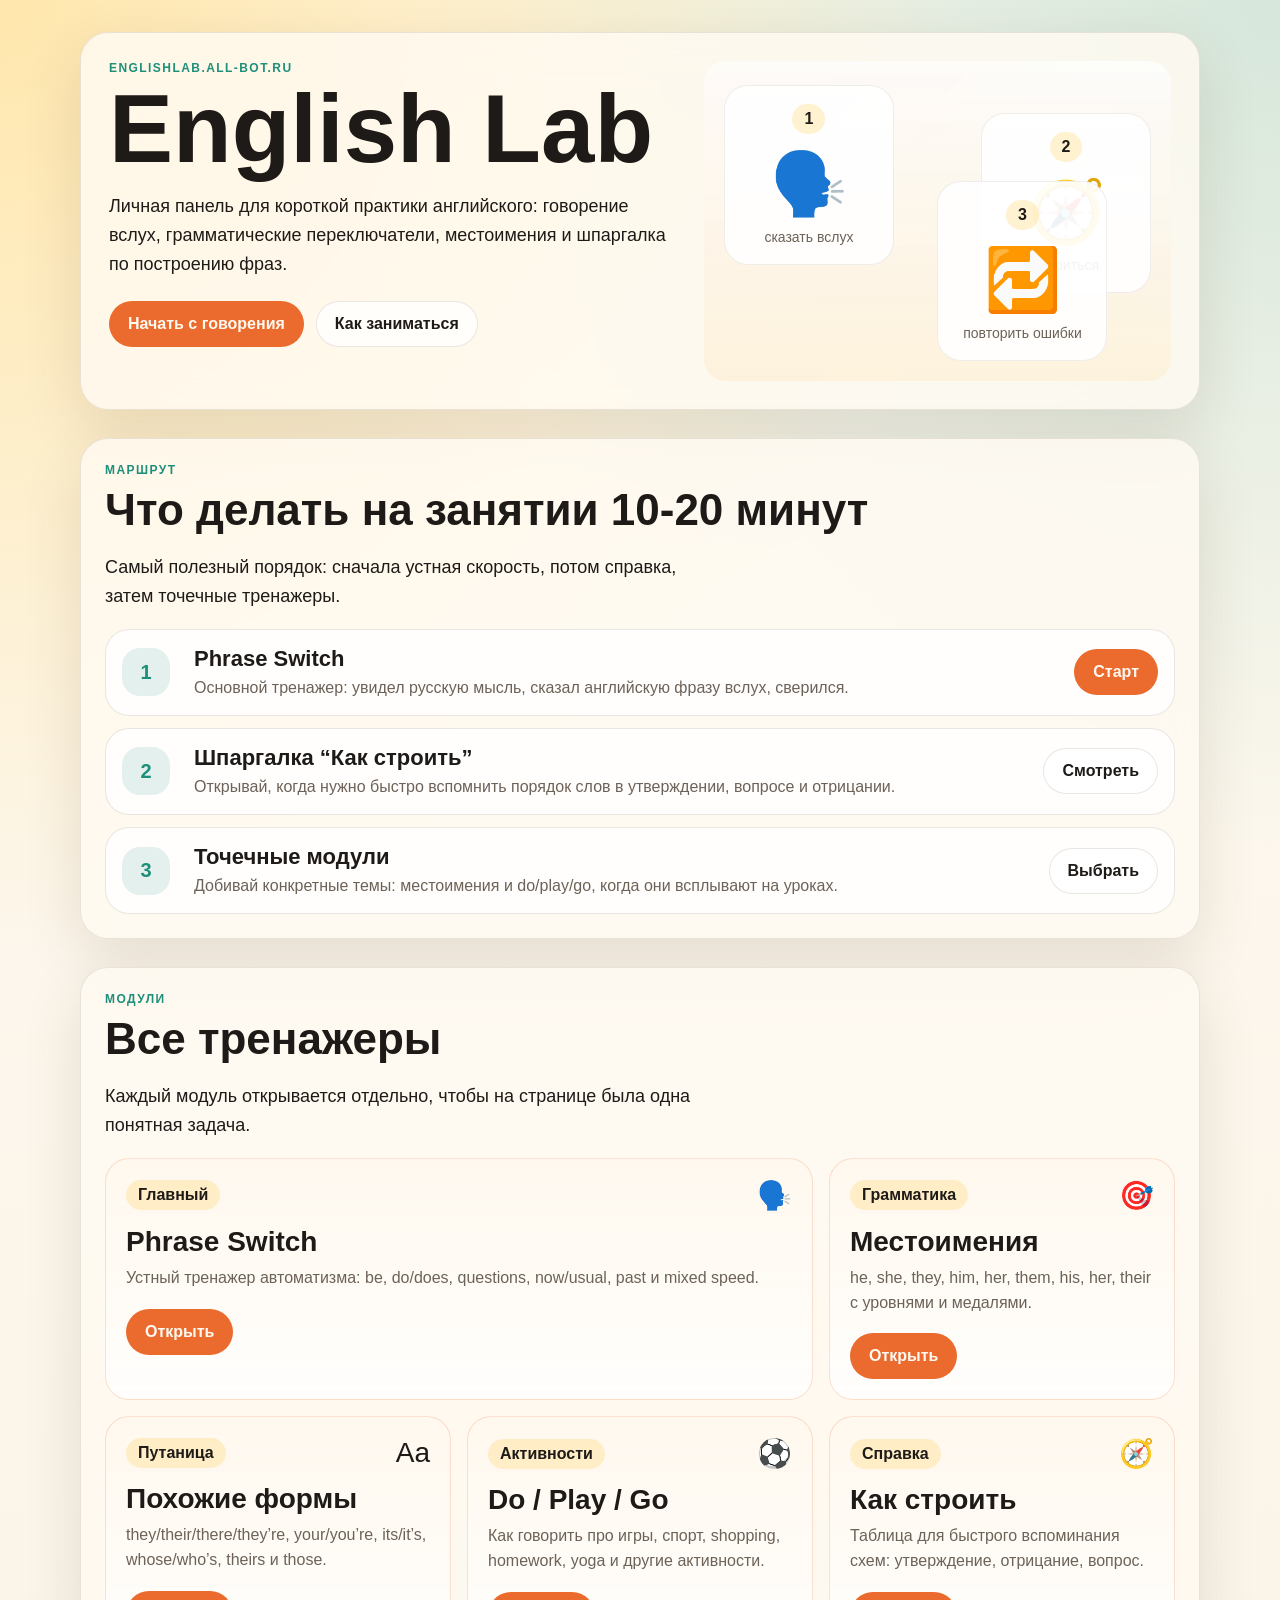
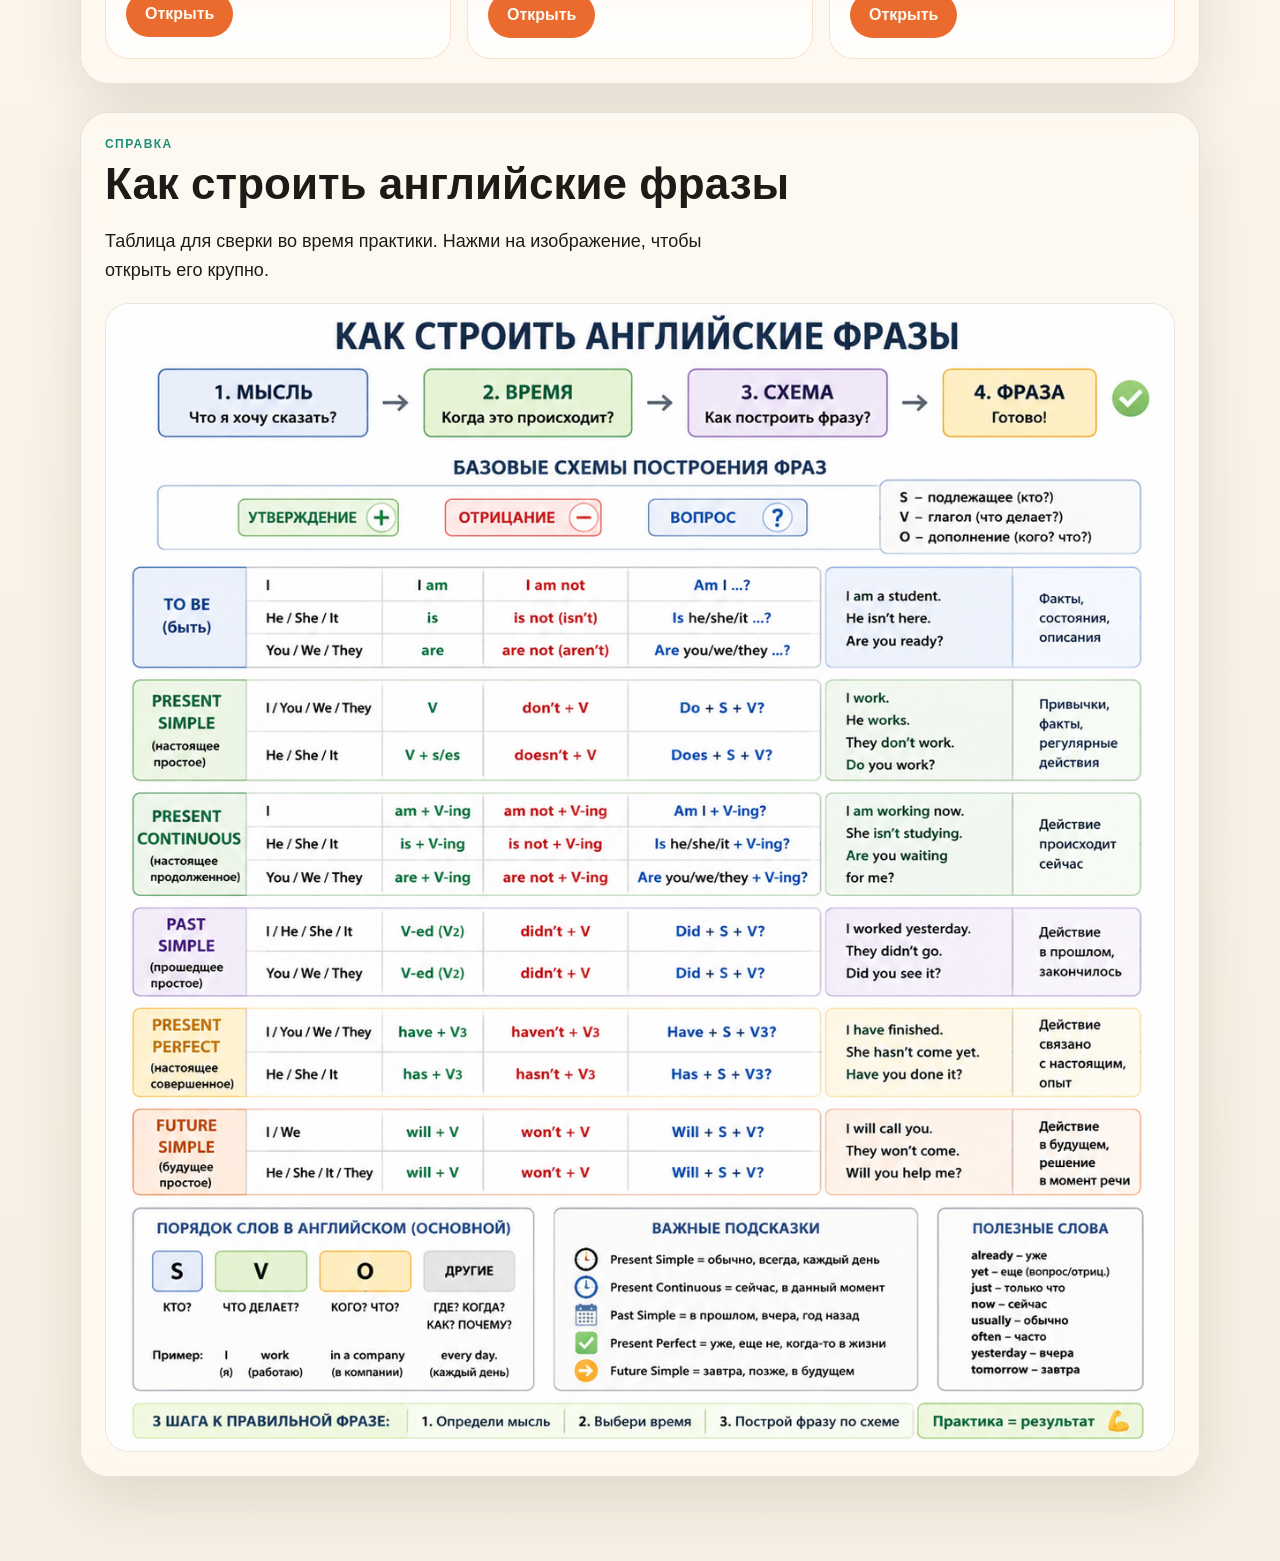
==== commit 58fbffc4: "Add confusing forms trainer" ====
--- a/index.html
+++ b/index.html
@@ -105,6 +105,15 @@
           </article>
           <article class="hub-card hub-card-live">
             <div class="hub-kicker">
+              <span class="scene-label">Путаница</span>
+              <span class="hub-icon">Aa</span>
+            </div>
+            <h3>Похожие формы</h3>
+            <p>they/their/there/they’re, your/you’re, its/it’s, whose/who’s, theirs и those.</p>
+            <a href="./confusing-forms.html" class="button button-primary">Открыть</a>
+          </article>
+          <article class="hub-card hub-card-live">
+            <div class="hub-kicker">
               <span class="scene-label">Активности</span>
               <span class="hub-icon">⚽</span>
             </div>
